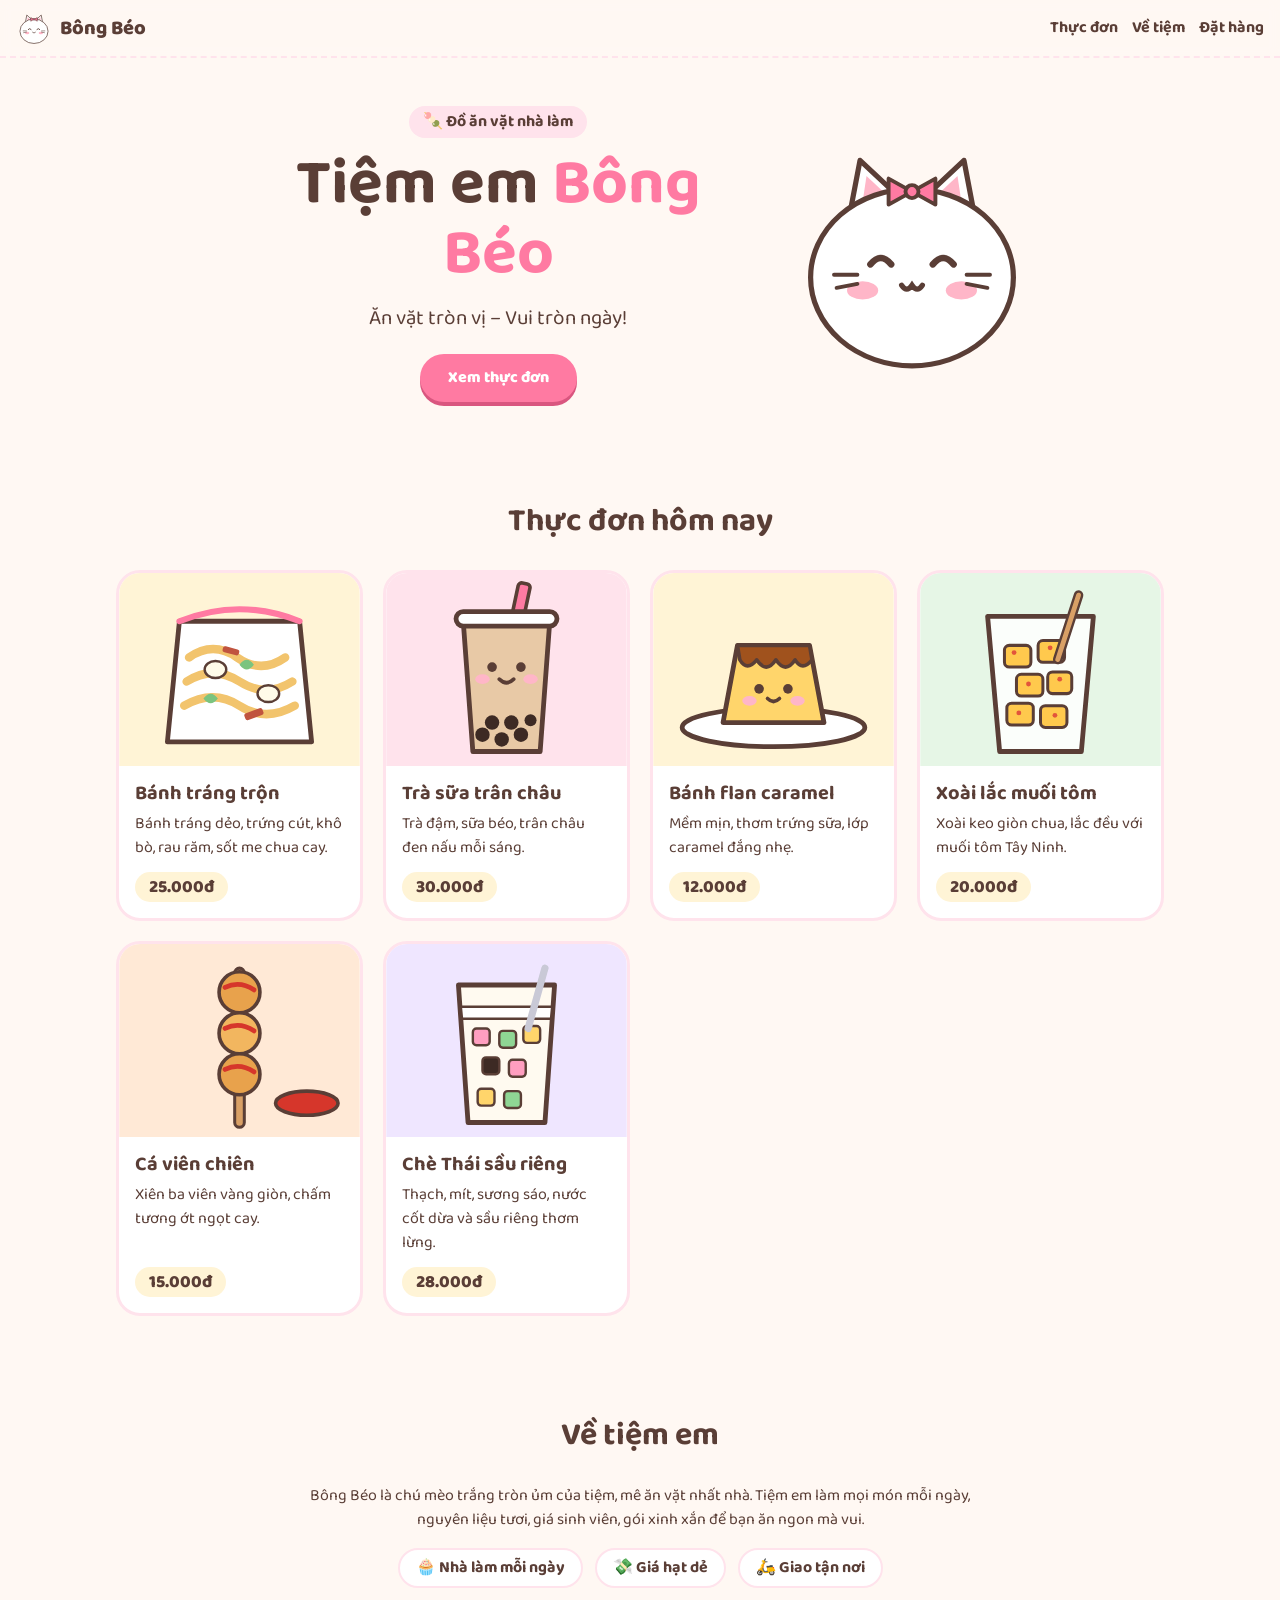
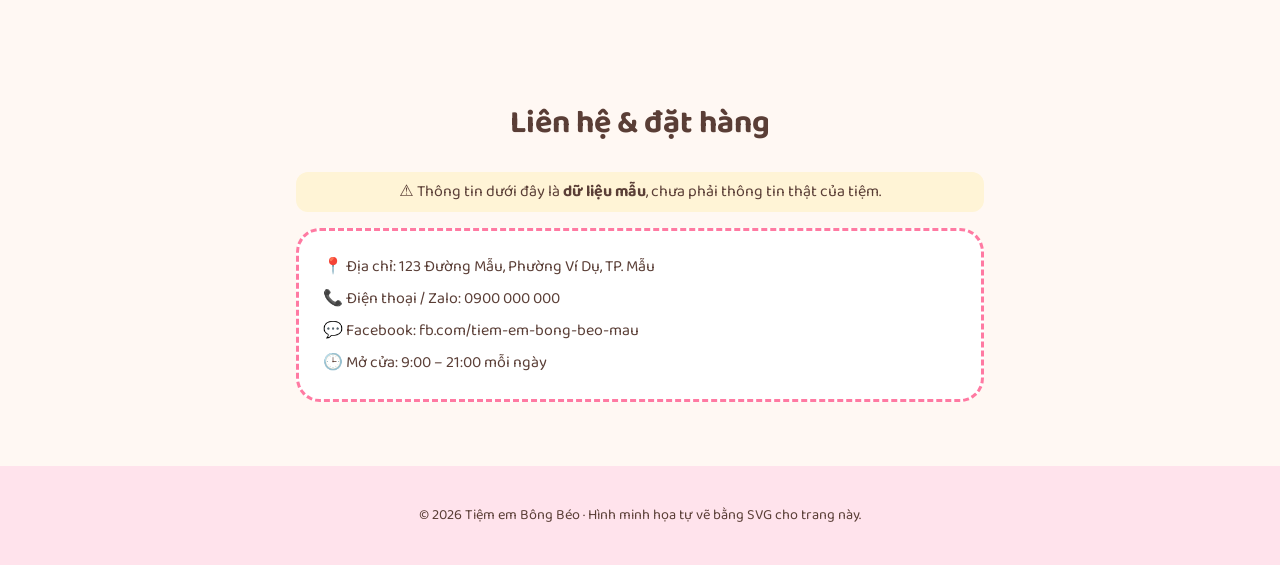
==== index.html @ 62e706bb "Trang web Tiệm em Bông Béo Co-Authored-By: Claude Opus 5.5 <noreply@anthropic.com>" ====
<!doctype html>
<html lang="vi">
<head>
  <meta charset="utf-8">
  <meta name="viewport" content="width=device-width, initial-scale=1">
  <title>Tiệm em Bông Béo – Đồ ăn vặt</title>
  <meta name="description" content="Tiệm em Bông Béo – đồ ăn vặt ngon, rẻ, tròn trịa như Bông Béo.">
  <link rel="icon" href="images/bong-beo.svg" type="image/svg+xml">
  <link rel="preconnect" href="https://fonts.googleapis.com">
  <link rel="preconnect" href="https://fonts.gstatic.com" crossorigin>
  <link href="https://fonts.googleapis.com/css2?family=Baloo+2:wght@500;700;800&display=swap" rel="stylesheet">
  <link rel="stylesheet" href="style.css">
</head>
<body>
  <header class="nav">
    <a class="logo" href="#"><img src="images/bong-beo.svg" alt="" width="36" height="36"> Bông Béo</a>
    <nav>
      <a href="#menu">Thực đơn</a>
      <a href="#gioi-thieu">Về tiệm</a>
      <a href="#lien-he">Đặt hàng</a>
    </nav>
  </header>

  <main>
    <section class="hero">
      <div class="hero-text">
        <p class="tag">🍡 Đồ ăn vặt nhà làm</p>
        <h1>Tiệm em <span>Bông Béo</span></h1>
        <p class="slogan">Ăn vặt tròn vị – Vui tròn ngày!</p>
        <a class="btn" href="#menu">Xem thực đơn</a>
      </div>
      <img class="mascot" src="images/bong-beo.svg" alt="Bông Béo, chú mèo trắng tròn ủm đeo nơ hồng" width="260" height="260">
    </section>

    <section id="menu">
      <h2>Thực đơn hôm nay</h2>
      <div class="grid">
        <article class="card">
          <img src="images/banh-trang-tron.svg" alt="Túi bánh tráng trộn" width="200" height="160">
          <h3>Bánh tráng trộn</h3>
          <p>Bánh tráng dẻo, trứng cút, khô bò, rau răm, sốt me chua cay.</p>
          <span class="price">25.000đ</span>
        </article>
        <article class="card">
          <img src="images/tra-sua.svg" alt="Ly trà sữa trân châu" width="200" height="160">
          <h3>Trà sữa trân châu</h3>
          <p>Trà đậm, sữa béo, trân châu đen nấu mỗi sáng.</p>
          <span class="price">30.000đ</span>
        </article>
        <article class="card">
          <img src="images/banh-flan.svg" alt="Bánh flan caramel trên đĩa" width="200" height="160">
          <h3>Bánh flan caramel</h3>
          <p>Mềm mịn, thơm trứng sữa, lớp caramel đắng nhẹ.</p>
          <span class="price">12.000đ</span>
        </article>
        <article class="card">
          <img src="images/xoai-lac.svg" alt="Ly xoài lắc muối tôm" width="200" height="160">
          <h3>Xoài lắc muối tôm</h3>
          <p>Xoài keo giòn chua, lắc đều với muối tôm Tây Ninh.</p>
          <span class="price">20.000đ</span>
        </article>
        <article class="card">
          <img src="images/ca-vien-chien.svg" alt="Xiên cá viên chiên với tương ớt" width="200" height="160">
          <h3>Cá viên chiên</h3>
          <p>Xiên ba viên vàng giòn, chấm tương ớt ngọt cay.</p>
          <span class="price">15.000đ</span>
        </article>
        <article class="card">
          <img src="images/che-thai.svg" alt="Ly chè Thái nhiều màu" width="200" height="160">
          <h3>Chè Thái sầu riêng</h3>
          <p>Thạch, mít, sương sáo, nước cốt dừa và sầu riêng thơm lừng.</p>
          <span class="price">28.000đ</span>
        </article>
      </div>
    </section>

    <section id="gioi-thieu" class="about">
      <h2>Về tiệm em</h2>
      <p>Bông Béo là chú mèo trắng tròn ủm của tiệm, mê ăn vặt nhất nhà. Tiệm em làm mọi món mỗi ngày, nguyên liệu tươi, giá sinh viên, gói xinh xắn để bạn ăn ngon mà vui.</p>
      <ul class="perks">
        <li>🧁 Nhà làm mỗi ngày</li>
        <li>💸 Giá hạt dẻ</li>
        <li>🛵 Giao tận nơi</li>
      </ul>
    </section>

    <section id="lien-he" class="contact">
      <h2>Liên hệ &amp; đặt hàng</h2>
      <p class="note">⚠️ Thông tin dưới đây là <strong>dữ liệu mẫu</strong>, chưa phải thông tin thật của tiệm.</p>
      <ul>
        <li>📍 Địa chỉ: 123 Đường Mẫu, Phường Ví Dụ, TP. Mẫu</li>
        <li>📞 Điện thoại / Zalo: 0900 000 000</li>
        <li>💬 Facebook: fb.com/tiem-em-bong-beo-mau</li>
        <li>🕒 Mở cửa: 9:00 – 21:00 mỗi ngày</li>
      </ul>
    </section>
  </main>

  <footer>
    <p>© 2026 Tiệm em Bông Béo · Hình minh họa tự vẽ bằng SVG cho trang này.</p>
  </footer>
</body>
</html>
---- style.css ----
:root {
  --bg: #fff8f3;
  --pink: #ff7aa2;
  --pink-soft: #ffe3ec;
  --brown: #5a3e36;
  --cream: #fff4d6;
  --card: #ffffff;
}
* { box-sizing: border-box; }
html { scroll-behavior: smooth; }
body {
  margin: 0;
  font-family: "Baloo 2", system-ui, sans-serif;
  color: var(--brown);
  background: var(--bg);
  line-height: 1.5;
}
img { max-width: 100%; height: auto; display: block; }
a { color: inherit; }

.nav {
  position: sticky; top: 0; z-index: 10;
  display: flex; align-items: center; justify-content: space-between; gap: 12px;
  padding: 10px 16px;
  background: rgba(255, 248, 243, .92);
  backdrop-filter: blur(6px);
  border-bottom: 2px dashed var(--pink-soft);
}
.logo { display: flex; align-items: center; gap: 8px; font-weight: 800; font-size: 1.25rem; text-decoration: none; }
.nav nav { display: flex; gap: 14px; }
.nav nav a { text-decoration: none; font-weight: 700; }
.nav nav a:hover { color: var(--pink); }

section { max-width: 1080px; margin: 0 auto; padding: 48px 16px; }
h2 { text-align: center; font-size: 2rem; margin: 0 0 24px; }

.hero {
  display: flex; flex-wrap: wrap; align-items: center; justify-content: center; gap: 24px;
  text-align: center;
}
.hero-text { flex: 1 1 300px; max-width: 520px; }
.tag { display: inline-block; background: var(--pink-soft); padding: 4px 14px; border-radius: 999px; font-weight: 700; margin: 0; }
h1 { font-size: clamp(2.4rem, 8vw, 4rem); line-height: 1.1; margin: 12px 0; }
h1 span { color: var(--pink); }
.slogan { font-size: 1.3rem; margin: 0 0 20px; }
.btn {
  display: inline-block; padding: 12px 28px; border-radius: 999px;
  background: var(--pink); color: #fff; font-weight: 800; text-decoration: none;
  box-shadow: 0 4px 0 #d9567f; transition: transform .15s;
}
.btn:hover { transform: translateY(-2px); }
.mascot { flex: 0 1 260px; animation: bob 3s ease-in-out infinite; }
@keyframes bob { 50% { transform: translateY(-10px); } }
@media (prefers-reduced-motion: reduce) { .mascot { animation: none; } html { scroll-behavior: auto; } }

.grid { display: grid; grid-template-columns: repeat(auto-fill, minmax(240px, 1fr)); gap: 20px; }
.card {
  background: var(--card); border-radius: 24px; overflow: hidden;
  border: 3px solid var(--pink-soft);
  display: flex; flex-direction: column;
  transition: transform .15s, box-shadow .15s;
}
.card:hover { transform: translateY(-4px); box-shadow: 0 10px 24px rgba(255, 122, 162, .2); }
.card img { width: 100%; aspect-ratio: 5 / 4; object-fit: cover; }
.card h3 { margin: 12px 16px 4px; font-size: 1.25rem; }
.card p { margin: 0 16px; flex: 1; }
.price {
  align-self: flex-start; margin: 12px 16px 16px; padding: 2px 14px;
  background: var(--cream); border-radius: 999px; font-weight: 800; font-size: 1.1rem;
}

.about { text-align: center; max-width: 720px; }
.perks { list-style: none; padding: 0; display: flex; flex-wrap: wrap; justify-content: center; gap: 12px; }
.perks li { background: var(--card); border: 2px solid var(--pink-soft); border-radius: 999px; padding: 6px 16px; font-weight: 700; }

.contact { max-width: 720px; }
.contact ul { list-style: none; padding: 20px 24px; background: var(--card); border-radius: 24px; border: 3px dashed var(--pink); }
.contact li { padding: 4px 0; }
.note { text-align: center; background: var(--cream); border-radius: 12px; padding: 8px 12px; }

footer { text-align: center; padding: 24px 16px; font-size: .9rem; background: var(--pink-soft); }

@media (max-width: 520px) {
  .nav { flex-direction: column; gap: 4px; }
  h2 { font-size: 1.6rem; }
}
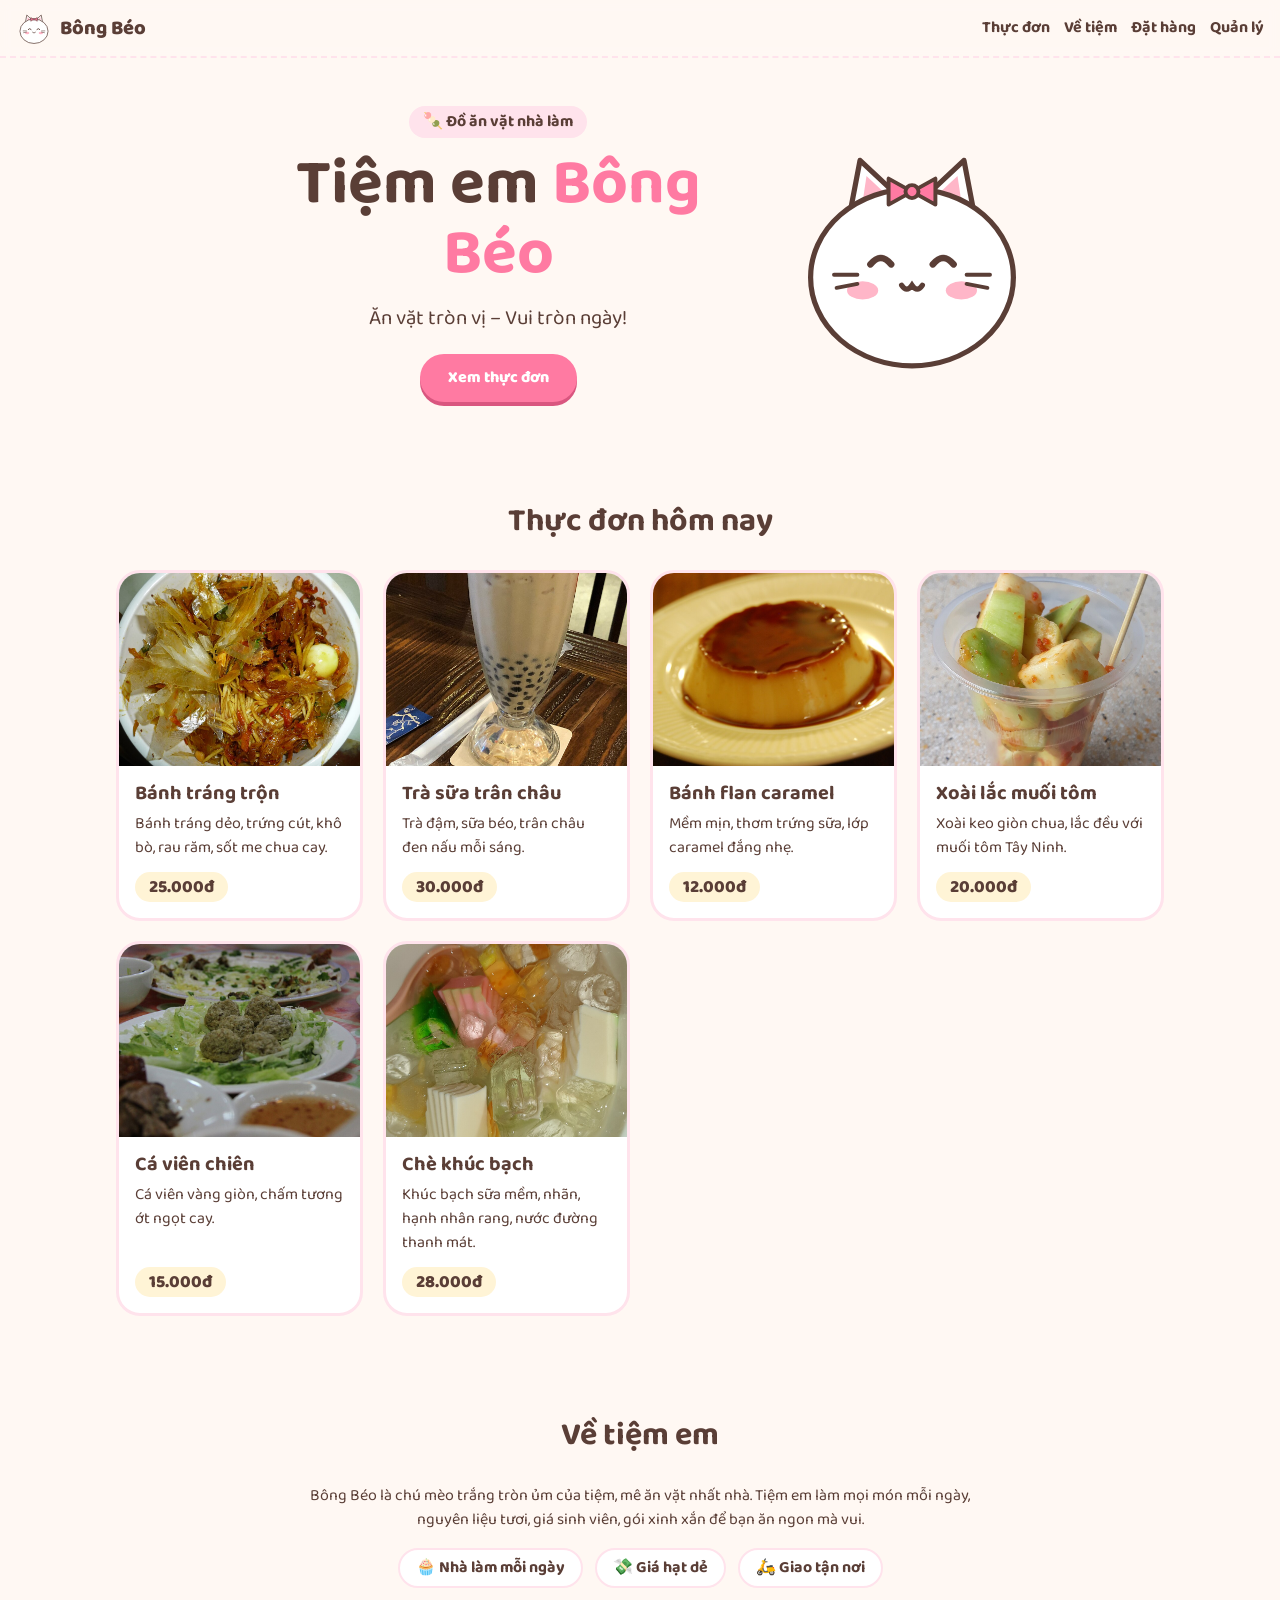
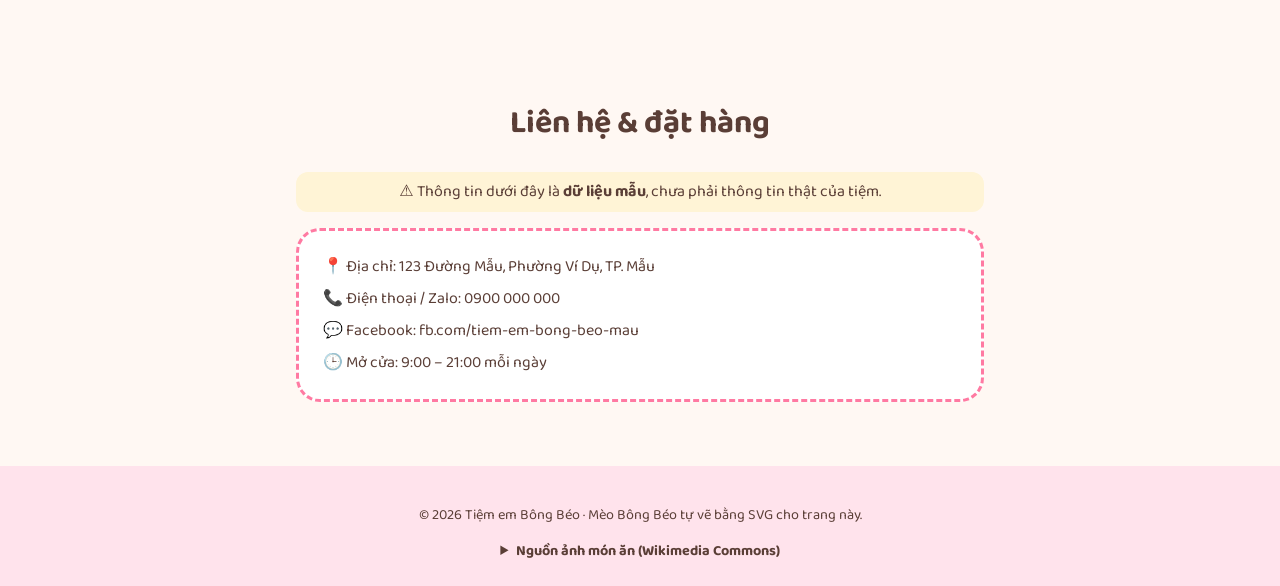
==== commit 66d67fd5: "Thêm ảnh thật cho món ăn và trang quản lý tiệm Trang quản lý gồm bán hàng, đơn hàng, sản phẩm và thố" ====
--- a/index.html
+++ b/index.html
@@ -18,6 +18,7 @@
       <a href="#menu">Thực đơn</a>
       <a href="#gioi-thieu">Về tiệm</a>
       <a href="#lien-he">Đặt hàng</a>
+      <a href="quan-ly.html">Quản lý</a>
     </nav>
   </header>
 
@@ -36,39 +37,39 @@
       <h2>Thực đơn hôm nay</h2>
       <div class="grid">
         <article class="card">
-          <img src="images/banh-trang-tron.svg" alt="Túi bánh tráng trộn" width="200" height="160">
+          <img src="images/photos/banh-trang-tron.jpg" alt="Tô bánh tráng trộn với trứng cút và khô bò" width="800" height="600" loading="lazy">
           <h3>Bánh tráng trộn</h3>
           <p>Bánh tráng dẻo, trứng cút, khô bò, rau răm, sốt me chua cay.</p>
           <span class="price">25.000đ</span>
         </article>
         <article class="card">
-          <img src="images/tra-sua.svg" alt="Ly trà sữa trân châu" width="200" height="160">
+          <img src="images/photos/tra-sua.jpg" alt="Ly trà sữa trân châu đen" width="800" height="1067" loading="lazy">
           <h3>Trà sữa trân châu</h3>
           <p>Trà đậm, sữa béo, trân châu đen nấu mỗi sáng.</p>
           <span class="price">30.000đ</span>
         </article>
         <article class="card">
-          <img src="images/banh-flan.svg" alt="Bánh flan caramel trên đĩa" width="200" height="160">
+          <img src="images/photos/banh-flan.jpg" alt="Bánh flan phủ caramel trên đĩa" width="800" height="531" loading="lazy">
           <h3>Bánh flan caramel</h3>
           <p>Mềm mịn, thơm trứng sữa, lớp caramel đắng nhẹ.</p>
           <span class="price">12.000đ</span>
         </article>
         <article class="card">
-          <img src="images/xoai-lac.svg" alt="Ly xoài lắc muối tôm" width="200" height="160">
+          <img src="images/photos/xoai-lac.jpg" alt="Ly xoài lắc muối tôm có que xiên" width="800" height="1422" loading="lazy">
           <h3>Xoài lắc muối tôm</h3>
           <p>Xoài keo giòn chua, lắc đều với muối tôm Tây Ninh.</p>
           <span class="price">20.000đ</span>
         </article>
         <article class="card">
-          <img src="images/ca-vien-chien.svg" alt="Xiên cá viên chiên với tương ớt" width="200" height="160">
+          <img src="images/photos/ca-vien-chien.jpg" alt="Đĩa cá viên chiên trên rau" width="800" height="533" loading="lazy">
           <h3>Cá viên chiên</h3>
-          <p>Xiên ba viên vàng giòn, chấm tương ớt ngọt cay.</p>
+          <p>Cá viên vàng giòn, chấm tương ớt ngọt cay.</p>
           <span class="price">15.000đ</span>
         </article>
         <article class="card">
-          <img src="images/che-thai.svg" alt="Ly chè Thái nhiều màu" width="200" height="160">
-          <h3>Chè Thái sầu riêng</h3>
-          <p>Thạch, mít, sương sáo, nước cốt dừa và sầu riêng thơm lừng.</p>
+          <img src="images/photos/che-khuc-bach.jpg" alt="Chén chè khúc bạch với đá" width="800" height="1067" loading="lazy">
+          <h3>Chè khúc bạch</h3>
+          <p>Khúc bạch sữa mềm, nhãn, hạnh nhân rang, nước đường thanh mát.</p>
           <span class="price">28.000đ</span>
         </article>
       </div>
@@ -97,7 +98,19 @@
   </main>
 
   <footer>
-    <p>© 2026 Tiệm em Bông Béo · Hình minh họa tự vẽ bằng SVG cho trang này.</p>
+    <p>© 2026 Tiệm em Bông Béo · Mèo Bông Béo tự vẽ bằng SVG cho trang này.</p>
+    <details class="credits">
+      <summary>Nguồn ảnh món ăn (Wikimedia Commons)</summary>
+      <ul>
+        <li>Bánh tráng trộn: <a href="https://commons.wikimedia.org/wiki/File:Vietnamese_%22banh_trang_tron%22.JPG">Memberofc1</a>, CC BY-SA 3.0</li>
+        <li>Trà sữa: <a href="https://commons.wikimedia.org/wiki/File:Pearl_Milk_Tea_in_Chun_Shui_Tang.jpg">Battlesnake1</a>, CC0</li>
+        <li>Bánh flan: <a href="https://commons.wikimedia.org/wiki/File:Cr%C3%A8me_caramel_1.jpg">snowpea&amp;bokchoi</a>, CC BY 2.0</li>
+        <li>Xoài lắc: <a href="https://commons.wikimedia.org/wiki/File:Xoai_l%E1%BA%AFc_12.jpg">Baoothersks</a>, CC0</li>
+        <li>Cá viên chiên: <a href="https://commons.wikimedia.org/wiki/File:Deep_Fried_Dace_Fish_Ball.jpg">bortescristian</a>, CC BY 2.0</li>
+        <li>Chè khúc bạch: <a href="https://commons.wikimedia.org/wiki/File:Ch%C3%A8_kh%C3%BAc_b%E1%BA%A1ch_%E1%BB%9F_qu%C3%A1n_Th%E1%BA%A3o_Vy_2020_09_06.jpg">Phương Huy</a>, CC BY-SA 4.0</li>
+      </ul>
+      <p>Ảnh được thu nhỏ, không chỉnh sửa nội dung.</p>
+    </details>
   </footer>
 </body>
 </html>
--- a/style.css
+++ b/style.css
@@ -84,3 +84,7 @@
   .nav { flex-direction: column; gap: 4px; }
   h2 { font-size: 1.6rem; }
 }
+
+.credits { max-width: 720px; margin: 8px auto 0; text-align: left; }
+.credits summary { cursor: pointer; text-align: center; font-weight: 700; }
+.credits ul { padding-left: 20px; }
